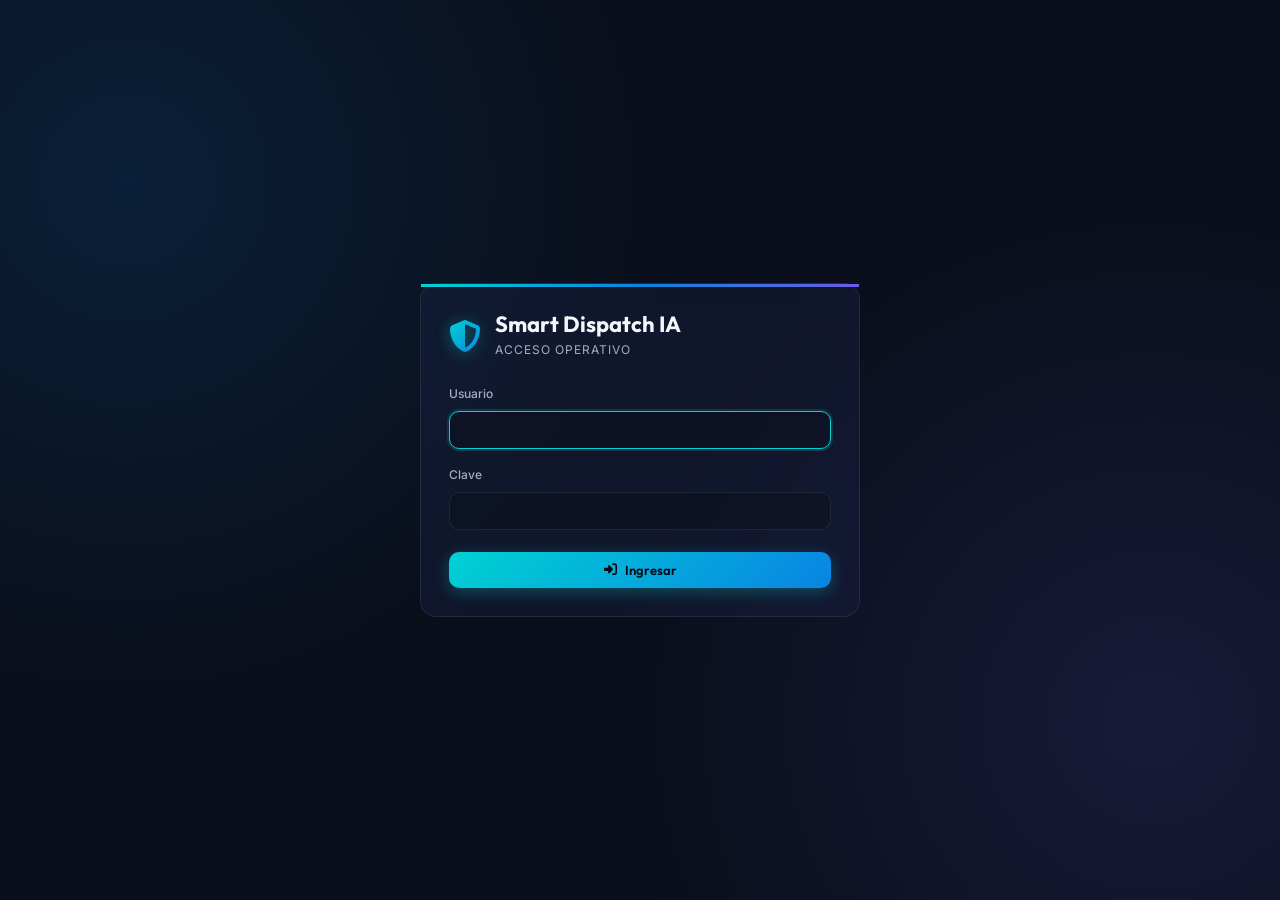
==== frontend/login.html @ f220afc3 "Add single-user login" ====
<!DOCTYPE html>
<html lang="es">
<head>
  <meta charset="UTF-8">
  <meta name="viewport" content="width=device-width, initial-scale=1.0">
  <title>Smart Dispatch IA - Login</title>
  <link rel="preconnect" href="https://fonts.googleapis.com">
  <link rel="preconnect" href="https://fonts.gstatic.com" crossorigin>
  <link href="https://fonts.googleapis.com/css2?family=Inter:wght@300;400;500;600;700&family=Outfit:wght@400;500;600;700;800&display=swap" rel="stylesheet">
  <link rel="stylesheet" href="https://cdnjs.cloudflare.com/ajax/libs/font-awesome/6.4.0/css/all.min.css">
  <link rel="stylesheet" href="index.css">
</head>
<body class="login-page">
  <main class="login-shell">
    <section class="login-card card-glow">
      <div class="login-brand">
        <i class="fa-solid fa-shield-halved logo-icon"></i>
        <div>
          <h1>Smart Dispatch IA</h1>
          <p>Acceso operativo</p>
        </div>
      </div>

      <form class="login-form" method="post" action="/auth/login">
        <div class="form-group">
          <label for="username">Usuario</label>
          <input type="text" id="username" name="username" autocomplete="username" required autofocus>
        </div>
        <div class="form-group">
          <label for="password">Clave</label>
          <input type="password" id="password" name="password" autocomplete="current-password" required>
        </div>
        <p class="login-error" id="login-error" hidden>Usuario o clave inválidos.</p>
        <button type="submit" class="btn btn-primary login-submit">
          <i class="fa-solid fa-right-to-bracket"></i> Ingresar
        </button>
      </form>
    </section>
  </main>

  <script>
    const params = new URLSearchParams(window.location.search);
    if (params.get('error') === '1') {
      document.getElementById('login-error').hidden = false;
    }
  </script>
</body>
</html>
---- frontend/index.css ----
/* --- DISEÑO DE INTERFAZ PREMIUM - SMART DISPATCH IA --- */

:root {
  --bg-primary: #0a0e1a;
  --bg-secondary: #13192e;
  --bg-glass: rgba(25, 35, 65, 0.45);
  --bg-glass-hover: rgba(35, 48, 85, 0.6);
  --border-glass: rgba(255, 255, 255, 0.08);
  --border-focus: rgba(0, 168, 255, 0.5);
  
  --text-primary: #f5f6fa;
  --text-secondary: #a4b0be;
  --text-muted: #747d8c;
  
  --accent-cyan: #00d2d3;
  --accent-blue: #0984e3;
  --accent-purple: #6c5ce7;
  
  --color-success: #2ed573;
  --color-warning: #ffa502;
  --color-danger: #ff4757;
  --color-info: #1e90ff;
  
  --font-title: 'Outfit', 'Inter', sans-serif;
  --font-body: 'Inter', sans-serif;
  
  --shadow-glow: 0 8px 32px 0 rgba(0, 210, 211, 0.15);
  --shadow-card: 0 8px 24px 0 rgba(0, 0, 0, 0.3);
}

/* Reset y Estilos Generales */
* {
  margin: 0;
  padding: 0;
  box-sizing: border-box;
}

body {
  background-color: var(--bg-primary);
  background-image: 
    radial-gradient(circle at 10% 20%, rgba(9, 132, 227, 0.15) 0%, transparent 40%),
    radial-gradient(circle at 90% 80%, rgba(108, 92, 231, 0.15) 0%, transparent 40%);
  color: var(--text-primary);
  font-family: var(--font-body);
  font-size: 14px;
  line-height: 1.6;
  min-height: 100vh;
}

.app-container {
  max-width: 1440px;
  margin: 0 auto;
  padding: 20px;
}

/* --- CABECERA --- */
.app-header {
  display: flex;
  justify-content: space-between;
  align-items: center;
  padding: 20px;
  background: var(--bg-glass);
  backdrop-filter: blur(12px);
  -webkit-backdrop-filter: blur(12px);
  border: 1px solid var(--border-glass);
  border-radius: 16px;
  margin-bottom: 24px;
  box-shadow: var(--shadow-card);
}

.header-logo {
  display: flex;
  align-items: center;
  gap: 15px;
}

.logo-icon {
  font-size: 32px;
  background: linear-gradient(135deg, var(--accent-cyan), var(--accent-blue));
  -webkit-background-clip: text;
  -webkit-text-fill-color: transparent;
  filter: drop-shadow(0px 2px 8px rgba(0, 210, 211, 0.4));
}

.header-logo h1 {
  font-family: var(--font-title);
  font-size: 22px;
  font-weight: 700;
  letter-spacing: -0.5px;
  line-height: 1.2;
}

.sub-logo {
  color: var(--text-secondary);
  font-size: 11px;
  text-transform: uppercase;
  letter-spacing: 1px;
  font-weight: 500;
}

/* --- CONTROLES DE ENTORNO (FRENOS Y ACELERADORES) --- */
.env-controls {
  display: flex;
  align-items: center;
  gap: 15px;
  flex-wrap: wrap;
}

.env-label {
  font-size: 12px;
  font-weight: 600;
  color: var(--accent-cyan);
  text-transform: uppercase;
  letter-spacing: 0.5px;
}

.control-group {
  display: flex;
  flex-direction: column;
  gap: 4px;
}

.control-group label {
  font-size: 11px;
  color: var(--text-secondary);
  font-weight: 500;
}

.control-group select {
  background: var(--bg-secondary);
  color: var(--text-primary);
  border: 1px solid var(--border-glass);
  padding: 6px 12px;
  border-radius: 8px;
  font-family: var(--font-body);
  font-size: 12px;
  outline: none;
  cursor: pointer;
  transition: border 0.3s ease;
}

.control-group select:focus {
  border-color: var(--accent-cyan);
}

/* --- CONTENIDO PRINCIPAL --- */
.app-content {
  display: grid;
  grid-template-columns: 1.1fr 0.9fr;
  gap: 24px;
}

@media (max-width: 1024px) {
  .app-content {
    grid-template-columns: 1fr;
  }
}

.panel-left, .panel-right {
  display: flex;
  flex-direction: column;
  gap: 24px;
}

/* --- TARJETAS (CARDS) --- */
.card {
  border-radius: 16px;
  overflow: hidden;
  box-shadow: var(--shadow-card);
  transition: transform 0.3s ease, box-shadow 0.3s ease;
}

.card-glass {
  background: var(--bg-glass);
  backdrop-filter: blur(16px);
  -webkit-backdrop-filter: blur(16px);
  border: 1px solid var(--border-glass);
}

.card-glass:hover {
  background: var(--bg-glass-hover);
  border-color: rgba(255, 255, 255, 0.12);
}

.card-glow {
  background: var(--bg-glass);
  backdrop-filter: blur(16px);
  -webkit-backdrop-filter: blur(16px);
  border: 1px solid var(--border-glass);
  position: relative;
}

.card-glow::before {
  content: '';
  position: absolute;
  top: 0;
  left: 0;
  right: 0;
  height: 3px;
  background: linear-gradient(90deg, var(--accent-cyan), var(--accent-blue), var(--accent-purple));
}

.card-header {
  padding: 16px 20px;
  border-bottom: 1px solid var(--border-glass);
  display: flex;
  justify-content: space-between;
  align-items: center;
}

.card-header h2 {
  font-family: var(--font-title);
  font-size: 16px;
  font-weight: 600;
  display: flex;
  align-items: center;
  gap: 10px;
}

.card-body {
  padding: 20px;
}

/* --- BOTONES Y COMPONENTES DE FORMULARIO --- */
.btn {
  font-family: var(--font-title);
  font-size: 13px;
  font-weight: 600;
  padding: 10px 18px;
  border-radius: 10px;
  border: none;
  cursor: pointer;
  display: inline-flex;
  align-items: center;
  justify-content: center;
  gap: 8px;
  transition: all 0.3s cubic-bezier(0.4, 0, 0.2, 1);
  text-decoration: none;
}

.btn-primary {
  background: linear-gradient(135deg, var(--accent-cyan), var(--accent-blue));
  color: #050811;
  box-shadow: 0 4px 15px rgba(0, 210, 211, 0.3);
}

.btn-primary:hover {
  transform: translateY(-2px);
  box-shadow: 0 6px 20px rgba(0, 210, 211, 0.5);
  filter: brightness(1.1);
}

.btn-secondary {
  background: rgba(255, 255, 255, 0.05);
  color: var(--text-primary);
  border: 1px solid var(--border-glass);
}

.btn-secondary:hover {
  background: rgba(255, 255, 255, 0.1);
}

.btn-success {
  background: var(--color-success);
  color: #050811;
}

.btn-success:hover {
  transform: translateY(-2px);
  box-shadow: 0 4px 12px rgba(46, 213, 115, 0.4);
}

.btn-warning {
  background: var(--color-warning);
  color: #050811;
}

.btn-warning:hover {
  transform: translateY(-2px);
  box-shadow: 0 4px 12px rgba(255, 165, 2, 0.4);
}

/* Formulario */
.form-group {
  display: flex;
  flex-direction: column;
  gap: 8px;
  margin-bottom: 16px;
}

.form-row {
  display: grid;
  grid-template-columns: 1.2fr 0.8fr;
  gap: 16px;
}

label {
  font-size: 12px;
  font-weight: 500;
  color: var(--text-secondary);
}

textarea, input[type="text"], input[type="password"], input[type="number"], select {
  background: rgba(0, 0, 0, 0.2);
  color: var(--text-primary);
  border: 1px solid var(--border-glass);
  padding: 10px 14px;
  border-radius: 10px;
  font-family: var(--font-body);
  font-size: 13px;
  outline: none;
  transition: all 0.3s ease;
}

textarea:focus, input[type="text"]:focus, input[type="password"]:focus, input[type="number"]:focus, select:focus {
  border-color: var(--accent-cyan);
  box-shadow: 0 0 0 2px rgba(0, 210, 211, 0.15);
}

textarea {
  min-height: 80px;
  resize: vertical;
}

/* --- DEMO GUIADA --- */
.guided-demo-steps {
  display: grid;
  grid-template-columns: repeat(auto-fit, minmax(110px, 1fr));
  gap: 8px;
}

.guided-step {
  min-height: 68px;
  padding: 10px;
  border: 1px solid var(--border-glass);
  border-radius: 10px;
  background: rgba(255, 255, 255, 0.02);
  color: var(--text-secondary);
  display: flex;
  flex-direction: column;
  justify-content: center;
  gap: 6px;
  font-size: 11px;
  line-height: 1.25;
}

.guided-step i {
  color: var(--text-muted);
  font-size: 15px;
}

.guided-step.active {
  border-color: var(--accent-cyan);
  color: var(--text-primary);
  background: rgba(0, 210, 211, 0.08);
}

.guided-step.active i {
  color: var(--accent-cyan);
}

.guided-step.completed {
  border-color: rgba(46, 213, 115, 0.35);
  background: rgba(46, 213, 115, 0.06);
}

.guided-step.completed i {
  color: var(--color-success);
}

.guided-demo-message {
  margin-top: 12px;
  color: var(--text-secondary);
  font-size: 12px;
}

/* --- CONSOLA DEL CICLO AGÉNTICO --- */
.agent-timeline {
  display: flex;
  flex-direction: column;
  gap: 12px;
  margin-bottom: 20px;
}

.timeline-step {
  display: flex;
  align-items: center;
  gap: 15px;
  padding: 12px 16px;
  background: rgba(255, 255, 255, 0.02);
  border: 1px solid var(--border-glass);
  border-radius: 12px;
  cursor: pointer;
  transition: all 0.3s ease;
}

.timeline-step:hover {
  background: rgba(255, 255, 255, 0.05);
  border-color: rgba(255, 255, 255, 0.15);
  transform: translateX(4px);
}

.timeline-step.active {
  border-color: var(--accent-cyan);
  box-shadow: 0 0 12px rgba(0, 210, 211, 0.15);
}

.step-icon {
  width: 36px;
  height: 36px;
  border-radius: 50%;
  background: rgba(255, 255, 255, 0.04);
  display: flex;
  align-items: center;
  justify-content: center;
  font-size: 16px;
  color: var(--text-secondary);
  border: 1px solid var(--border-glass);
  transition: all 0.3s ease;
}

.step-info {
  flex-grow: 1;
}

.step-info h3 {
  font-family: var(--font-title);
  font-size: 13px;
  font-weight: 600;
}

.step-summary {
  font-size: 11px;
  color: var(--text-secondary);
}

.step-status {
  font-size: 16px;
}

/* Clases de estado del timeline */
.timeline-step.running .step-icon {
  background: rgba(9, 132, 227, 0.2);
  color: var(--accent-blue);
  border-color: var(--accent-blue);
  box-shadow: 0 0 8px rgba(9, 132, 227, 0.3);
}

.timeline-step.running .step-status {
  color: var(--accent-cyan);
}

.timeline-step.completed .step-icon {
  background: rgba(46, 213, 115, 0.15);
  color: var(--color-success);
  border-color: var(--color-success);
}

.timeline-step.completed .step-status {
  color: var(--color-success);
}

.timeline-step.failed .step-icon {
  background: rgba(255, 71, 87, 0.15);
  color: var(--color-danger);
  border-color: var(--color-danger);
}

/* Caja de Detalles del Agente (Pensamiento / JSON) */
.agent-details-box {
  background: rgba(0, 0, 0, 0.3);
  border: 1px solid var(--border-glass);
  border-radius: 12px;
  padding: 16px;
}

.details-header h4 {
  font-family: var(--font-title);
  font-size: 12px;
  color: var(--accent-cyan);
  text-transform: uppercase;
  margin-bottom: 10px;
}

.details-body pre {
  font-family: 'Courier New', Courier, monospace;
  font-size: 11px;
  overflow-x: auto;
  white-space: pre-wrap;
  word-break: break-all;
  color: #c8d6e5;
  background: #050811;
  padding: 12px;
  border-radius: 8px;
  max-height: 200px;
  overflow-y: auto;
  border: 1px solid rgba(255, 255, 255, 0.05);
}

/* --- RECOMENDACIÓN DE ASIGNACIÓN --- */
.recommendation-box {
  display: flex;
  gap: 20px;
  padding: 20px;
  background: rgba(46, 213, 115, 0.08);
  border: 1px solid rgba(46, 213, 115, 0.2);
  border-radius: 12px;
  margin-bottom: 20px;
}

.rec-avatar {
  font-size: 40px;
  color: var(--color-success);
  display: flex;
  align-items: center;
}

.rec-main h3 {
  font-family: var(--font-title);
  font-size: 16px;
  font-weight: 700;
  margin-bottom: 6px;
  color: var(--text-primary);
}

.rec-main p {
  font-size: 12px;
  color: var(--text-secondary);
  margin-bottom: 12px;
}

.rec-stats {
  display: flex;
  gap: 10px;
}

.stat-badge {
  font-size: 11px;
  font-weight: 600;
  padding: 4px 10px;
  background: rgba(255, 255, 255, 0.05);
  border: 1px solid var(--border-glass);
  border-radius: 20px;
  display: inline-flex;
  align-items: center;
  gap: 5px;
  color: var(--text-primary);
}

/* --- EVIDENCIA DE REGLAS DURAS --- */
.hard-rules-panel {
  margin-bottom: 20px;
  border: 1px solid var(--border-glass);
  border-radius: 12px;
  background: rgba(255, 255, 255, 0.02);
  overflow: hidden;
}

.hard-rules-header {
  padding: 12px 14px;
  border-bottom: 1px solid var(--border-glass);
  display: flex;
  align-items: center;
  justify-content: space-between;
  gap: 10px;
}

.hard-rules-header h3 {
  font-family: var(--font-title);
  font-size: 13px;
  display: flex;
  align-items: center;
  gap: 8px;
}

.hard-rules-header span {
  font-size: 11px;
  color: var(--text-secondary);
}

.hard-rules-list {
  display: flex;
  flex-direction: column;
  gap: 10px;
  max-height: 340px;
  overflow-y: auto;
  padding: 12px;
}

.hard-rule-card {
  border: 1px solid var(--border-glass);
  border-radius: 10px;
  padding: 10px;
  background: rgba(255, 255, 255, 0.025);
}

.hard-rule-card.eligible {
  border-color: rgba(46, 213, 115, 0.25);
}

.hard-rule-card.rejected {
  border-color: rgba(255, 71, 87, 0.22);
}

.hard-rule-topline,
.hard-rule-meta {
  display: flex;
  align-items: center;
  justify-content: space-between;
  gap: 8px;
  flex-wrap: wrap;
}

.hard-rule-topline strong {
  font-family: var(--font-title);
  font-size: 12px;
}

.hard-rule-meta {
  margin-top: 5px;
  color: var(--text-secondary);
  font-size: 10px;
}

.eligibility-badge {
  font-size: 10px;
  font-weight: 700;
  padding: 3px 7px;
  border-radius: 999px;
  text-transform: uppercase;
}

.eligibility-badge.eligible {
  color: var(--color-success);
  background: rgba(46, 213, 115, 0.12);
}

.eligibility-badge.rejected {
  color: var(--color-danger);
  background: rgba(255, 71, 87, 0.12);
}

.rule-chip-grid {
  display: flex;
  flex-wrap: wrap;
  gap: 6px;
  margin-top: 9px;
}

.rule-chip {
  min-height: 24px;
  display: inline-flex;
  align-items: center;
  gap: 5px;
  padding: 3px 7px;
  border-radius: 999px;
  font-size: 10px;
  border: 1px solid var(--border-glass);
  background: rgba(255, 255, 255, 0.03);
  color: var(--text-secondary);
}

.rule-chip.pass {
  color: var(--color-success);
  border-color: rgba(46, 213, 115, 0.22);
}

.rule-chip.fail {
  color: var(--color-danger);
  border-color: rgba(255, 71, 87, 0.24);
}

.rule-chip.unknown {
  color: var(--text-muted);
}

.hard-rule-alerts {
  display: flex;
  flex-direction: column;
  gap: 4px;
  margin-top: 9px;
  color: var(--color-warning);
  font-size: 10px;
}

.empty-evidence,
.no-feasible-box {
  color: var(--text-secondary);
  font-size: 12px;
}

.no-feasible-box {
  padding: 16px;
  margin-bottom: 20px;
  border: 1px solid rgba(255, 71, 87, 0.25);
  border-radius: 12px;
  background: rgba(255, 71, 87, 0.08);
}

.no-feasible-box h3 {
  font-family: var(--font-title);
  color: var(--color-danger);
  font-size: 14px;
  margin-bottom: 6px;
}

/* Caja de override */
.override-box {
  border-top: 1px solid var(--border-glass);
  padding-top: 20px;
}

.override-box h3 {
  font-family: var(--font-title);
  font-size: 13px;
  margin-bottom: 12px;
}

.confirm-options {
  display: flex;
  gap: 12px;
  flex-wrap: wrap;
}

.override-form {
  margin-top: 15px;
  background: rgba(255, 255, 255, 0.02);
  padding: 15px;
  border-radius: 10px;
  border: 1px solid var(--border-glass);
  display: flex;
  flex-direction: column;
  gap: 10px;
}

/* --- LISTA DE ÓRDENES --- */
.orders-list {
  display: flex;
  flex-direction: column;
  gap: 10px;
}

.order-item {
  display: flex;
  justify-content: space-between;
  align-items: center;
  padding: 10px 14px;
  background: rgba(255, 255, 255, 0.02);
  border: 1px solid var(--border-glass);
  border-radius: 10px;
  transition: background 0.3s ease;
}

.order-item:hover {
  background: rgba(255, 255, 255, 0.04);
}

.order-meta {
  display: flex;
  flex-direction: column;
  gap: 2px;
}

.order-title {
  font-family: var(--font-title);
  font-size: 12px;
  font-weight: 600;
}

.order-client {
  font-size: 11px;
  color: var(--text-secondary);
}

.order-actions {
  display: flex;
  align-items: center;
  gap: 10px;
}

/* Badges */
.badge {
  font-size: 10px;
  font-weight: 700;
  padding: 3px 8px;
  border-radius: 6px;
  text-transform: uppercase;
}

.badge-priority-5 { background: rgba(255, 71, 87, 0.2); color: var(--color-danger); border: 1px solid rgba(255, 71, 87, 0.4); }
.badge-priority-4 { background: rgba(255, 165, 2, 0.2); color: var(--color-warning); border: 1px solid rgba(255, 165, 2, 0.4); }
.badge-priority-3 { background: rgba(30, 144, 255, 0.2); color: var(--color-info); border: 1px solid rgba(30, 144, 255, 0.4); }
.badge-priority-2 { background: rgba(46, 213, 115, 0.2); color: var(--color-success); border: 1px solid rgba(46, 213, 115, 0.4); }
.badge-priority-1 { background: rgba(116, 125, 140, 0.2); color: var(--text-muted); border: 1px solid rgba(116, 125, 140, 0.4); }

.badge-status-pendiente { background: rgba(255, 165, 2, 0.15); color: var(--color-warning); }
.badge-status-completada { background: rgba(46, 213, 115, 0.15); color: var(--color-success); }
.badge-status-error { background: rgba(255, 71, 87, 0.15); color: var(--color-danger); }

/* --- GRILLA DE TÉCNICOS --- */
.tech-grid {
  display: grid;
  grid-template-columns: repeat(auto-fill, minmax(220px, 1fr));
  gap: 15px;
}

.tech-card {
  padding: 15px;
  background: rgba(255, 255, 255, 0.02);
  border: 1px solid var(--border-glass);
  border-radius: 12px;
  display: flex;
  flex-direction: column;
  gap: 8px;
}

.tech-header {
  display: flex;
  justify-content: space-between;
  align-items: center;
}

.tech-name {
  font-family: var(--font-title);
  font-size: 13px;
  font-weight: 600;
}

.tech-status-dot {
  width: 8px;
  height: 8px;
  border-radius: 50%;
}
.tech-status-dot.disponible { background-color: var(--color-success); box-shadow: 0 0 6px var(--color-success); }
.tech-status-dot.ocupado { background-color: var(--color-warning); }

.tech-body {
  font-size: 11px;
  color: var(--text-secondary);
  display: flex;
  flex-direction: column;
  gap: 4px;
}

.tech-certs {
  display: flex;
  flex-wrap: wrap;
  gap: 4px;
  margin-top: 5px;
}

.cert-tag {
  font-size: 9px;
  background: rgba(255, 255, 255, 0.04);
  border: 1px solid var(--border-glass);
  color: var(--text-secondary);
  padding: 2px 6px;
  border-radius: 4px;
}

/* --- MEMORIA SEMÁNTICA --- */
.memory-list {
  display: flex;
  flex-direction: column;
  gap: 10px;
  max-height: 180px;
  overflow-y: auto;
}

.memory-item {
  padding: 10px 14px;
  background: rgba(108, 92, 231, 0.05);
  border: 1px solid rgba(108, 92, 231, 0.15);
  border-radius: 10px;
  display: flex;
  align-items: flex-start;
  gap: 12px;
}

.memory-icon {
  font-size: 16px;
  color: var(--accent-purple);
  margin-top: 2px;
}

.memory-text {
  font-size: 11px;
  color: var(--text-secondary);
}

.memory-meta {
  display: flex;
  justify-content: space-between;
  font-size: 9px;
  color: var(--text-muted);
  margin-top: 4px;
}

/* --- MODALES --- */
.modal {
  display: none; 
  position: fixed; 
  z-index: 100; 
  left: 0;
  top: 0;
  width: 100%; 
  height: 100%; 
  background-color: rgba(5, 8, 17, 0.7);
  backdrop-filter: blur(8px);
  align-items: center;
  justify-content: center;
}

.modal-content {
  width: 90%;
  max-width: 500px;
  border-radius: 16px;
  border: 1px solid var(--border-glass);
  box-shadow: 0 12px 40px rgba(0,0,0,0.5);
  animation: modalFadeIn 0.3s cubic-bezier(0.4, 0, 0.2, 1);
}

@keyframes modalFadeIn {
  from { transform: translateY(20px); opacity: 0; }
  to { transform: translateY(0); opacity: 1; }
}

.modal-header {
  padding: 16px 20px;
  border-bottom: 1px solid var(--border-glass);
  display: flex;
  justify-content: space-between;
  align-items: center;
}

.modal-header h2 {
  font-family: var(--font-title);
  font-size: 16px;
  font-weight: 600;
  display: flex;
  align-items: center;
  gap: 10px;
}

.close-btn {
  font-size: 24px;
  cursor: pointer;
  color: var(--text-secondary);
  transition: color 0.3s;
}

.close-btn:hover {
  color: var(--text-primary);
}

.modal-body {
  padding: 20px;
}

.modal-body p {
  color: var(--text-secondary);
  margin-bottom: 16px;
  font-size: 12px;
}

/* Animaciones */
.animate-pulse {
  animation: pulse 2s infinite;
}

@keyframes pulse {
  0% { opacity: 0.6; }
  50% { opacity: 1; }
  100% { opacity: 0.6; }
}

/* --- LOGIN --- */
.login-page {
  display: grid;
  place-items: center;
  padding: 24px;
}

.login-shell {
  width: min(440px, 100%);
}

.login-card {
  padding: 28px;
  background: var(--bg-glass);
  backdrop-filter: blur(16px);
  -webkit-backdrop-filter: blur(16px);
  border: 1px solid var(--border-glass);
  border-radius: 16px;
}

.login-brand {
  display: flex;
  align-items: center;
  gap: 14px;
  margin-bottom: 24px;
}

.login-brand h1 {
  font-family: var(--font-title);
  font-size: 22px;
  line-height: 1.1;
}

.login-brand p {
  color: var(--text-secondary);
  font-size: 12px;
  text-transform: uppercase;
  letter-spacing: 1px;
  margin-top: 4px;
}

.login-form {
  display: flex;
  flex-direction: column;
}

.login-submit {
  width: 100%;
  margin-top: 6px;
}

.login-error {
  color: var(--color-danger);
  background: rgba(255, 71, 87, 0.1);
  border: 1px solid rgba(255, 71, 87, 0.25);
  border-radius: 10px;
  padding: 10px 12px;
  font-size: 12px;
  margin-bottom: 14px;
}
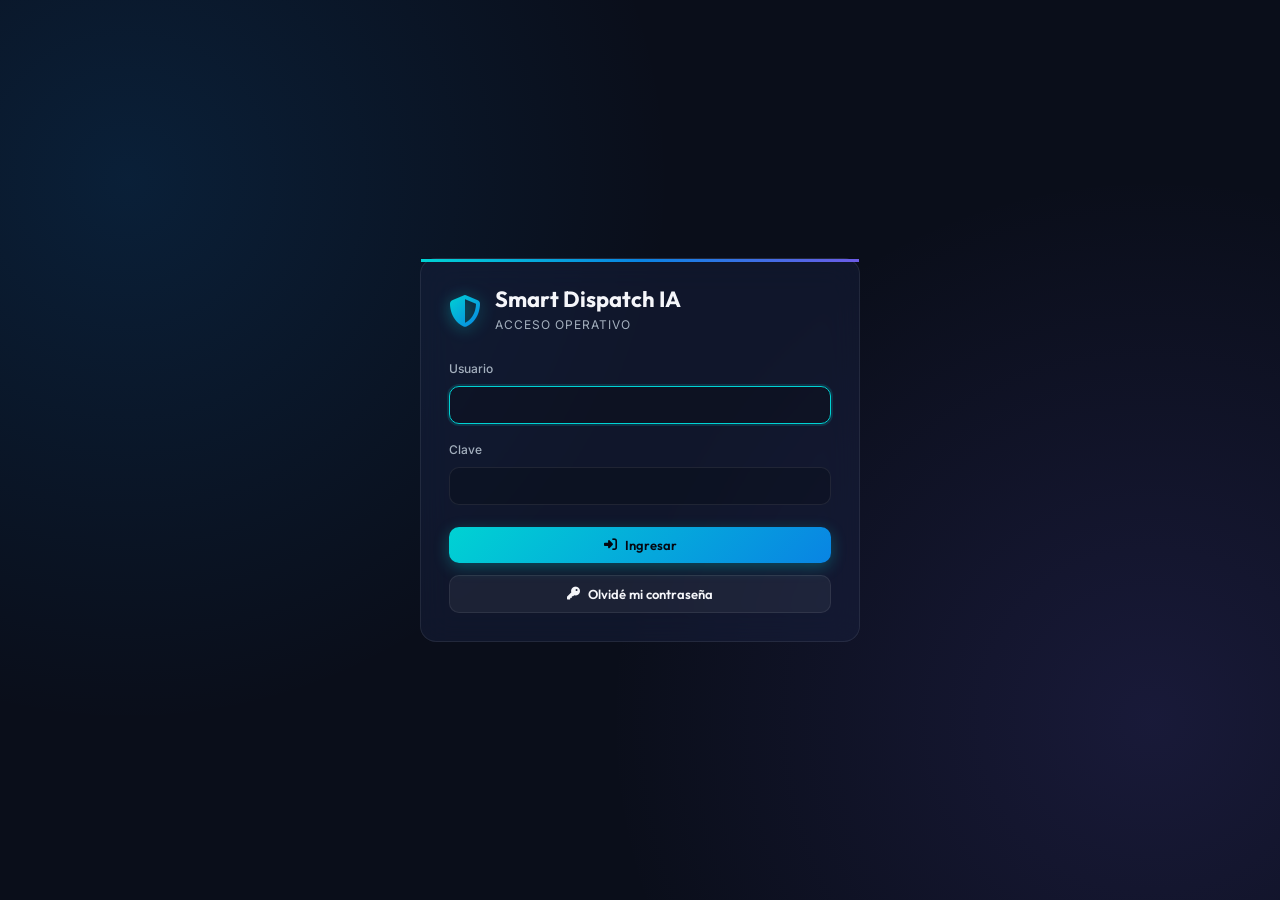
==== commit 762c44a1: "feat: add sqlite user administration" ====
--- a/frontend/login.html
+++ b/frontend/login.html
@@ -35,6 +35,12 @@
           <i class="fa-solid fa-right-to-bracket"></i> Ingresar
         </button>
       </form>
+      <button type="button" class="btn btn-secondary forgot-password-btn" id="forgot-password-btn">
+        <i class="fa-solid fa-key"></i> Olvidé mi contraseña
+      </button>
+      <p class="login-help-message" id="forgot-password-message" hidden>
+        Solicita a un administrador activo que restablezca tu clave desde el panel de usuarios.
+      </p>
     </section>
   </main>
 
@@ -43,6 +49,9 @@
     if (params.get('error') === '1') {
       document.getElementById('login-error').hidden = false;
     }
+    document.getElementById('forgot-password-btn').addEventListener('click', () => {
+      document.getElementById('forgot-password-message').hidden = false;
+    });
   </script>
 </body>
 </html>
--- a/frontend/index.css
+++ b/frontend/index.css
@@ -317,6 +317,10 @@
   box-shadow: 0 0 0 2px rgba(0, 210, 211, 0.15);
 }
 
+input[type="checkbox"] {
+  accent-color: var(--accent-cyan);
+}
+
 textarea {
   min-height: 80px;
   resize: vertical;
@@ -372,6 +376,125 @@
   margin-top: 12px;
   color: var(--text-secondary);
   font-size: 12px;
+}
+
+/* --- ADMINISTRACIÓN DE USUARIOS --- */
+.admin-card[hidden] {
+  display: none;
+}
+
+.admin-user-form {
+  padding-bottom: 16px;
+  border-bottom: 1px solid var(--border-glass);
+  margin-bottom: 16px;
+}
+
+.admin-form-grid {
+  display: grid;
+  grid-template-columns: repeat(2, minmax(0, 1fr));
+  gap: 12px;
+}
+
+.checkbox-row {
+  display: inline-flex;
+  align-items: center;
+  gap: 8px;
+  margin-bottom: 14px;
+  color: var(--text-secondary);
+  cursor: pointer;
+}
+
+.checkbox-row input {
+  width: 16px;
+  height: 16px;
+}
+
+.admin-actions {
+  display: flex;
+  gap: 10px;
+  flex-wrap: wrap;
+}
+
+.admin-message {
+  border-radius: 10px;
+  padding: 10px 12px;
+  font-size: 12px;
+  margin-bottom: 14px;
+}
+
+.admin-message.info {
+  color: var(--text-secondary);
+  background: rgba(255, 255, 255, 0.04);
+  border: 1px solid var(--border-glass);
+}
+
+.admin-message.success {
+  color: var(--color-success);
+  background: rgba(46, 213, 115, 0.1);
+  border: 1px solid rgba(46, 213, 115, 0.24);
+}
+
+.admin-message.error {
+  color: var(--color-danger);
+  background: rgba(255, 71, 87, 0.1);
+  border: 1px solid rgba(255, 71, 87, 0.24);
+}
+
+.admin-users-list {
+  display: flex;
+  flex-direction: column;
+  gap: 10px;
+  max-height: 260px;
+  overflow-y: auto;
+}
+
+.admin-user-row {
+  display: flex;
+  justify-content: space-between;
+  gap: 12px;
+  align-items: center;
+  padding: 10px 12px;
+  background: rgba(255, 255, 255, 0.02);
+  border: 1px solid var(--border-glass);
+  border-radius: 10px;
+}
+
+.admin-user-main {
+  display: flex;
+  flex-direction: column;
+  min-width: 0;
+}
+
+.admin-user-main strong {
+  font-family: var(--font-title);
+  font-size: 12px;
+}
+
+.admin-user-main span {
+  color: var(--text-secondary);
+  font-size: 11px;
+  overflow-wrap: anywhere;
+}
+
+.admin-user-meta {
+  display: flex;
+  align-items: center;
+  justify-content: flex-end;
+  gap: 8px;
+  flex-wrap: wrap;
+}
+
+.admin-role-badge {
+  color: var(--accent-cyan);
+  background: rgba(0, 210, 211, 0.1);
+  border: 1px solid rgba(0, 210, 211, 0.22);
+}
+
+.admin-empty {
+  color: var(--text-muted);
+  font-size: 12px;
+  text-align: center;
+  padding: 12px;
 }
 
 /* --- CONSOLA DEL CICLO AGÉNTICO --- */
@@ -1025,6 +1148,11 @@
   margin-top: 6px;
 }
 
+.forgot-password-btn {
+  width: 100%;
+  margin-top: 12px;
+}
+
 .login-error {
   color: var(--color-danger);
   background: rgba(255, 71, 87, 0.1);
@@ -1034,3 +1162,28 @@
   font-size: 12px;
   margin-bottom: 14px;
 }
+
+.login-help-message {
+  color: var(--text-secondary);
+  background: rgba(255, 255, 255, 0.04);
+  border: 1px solid var(--border-glass);
+  border-radius: 10px;
+  padding: 10px 12px;
+  font-size: 12px;
+  margin-top: 12px;
+}
+
+@media (max-width: 720px) {
+  .admin-form-grid {
+    grid-template-columns: 1fr;
+  }
+
+  .admin-user-row {
+    align-items: flex-start;
+    flex-direction: column;
+  }
+
+  .admin-user-meta {
+    justify-content: flex-start;
+  }
+}
